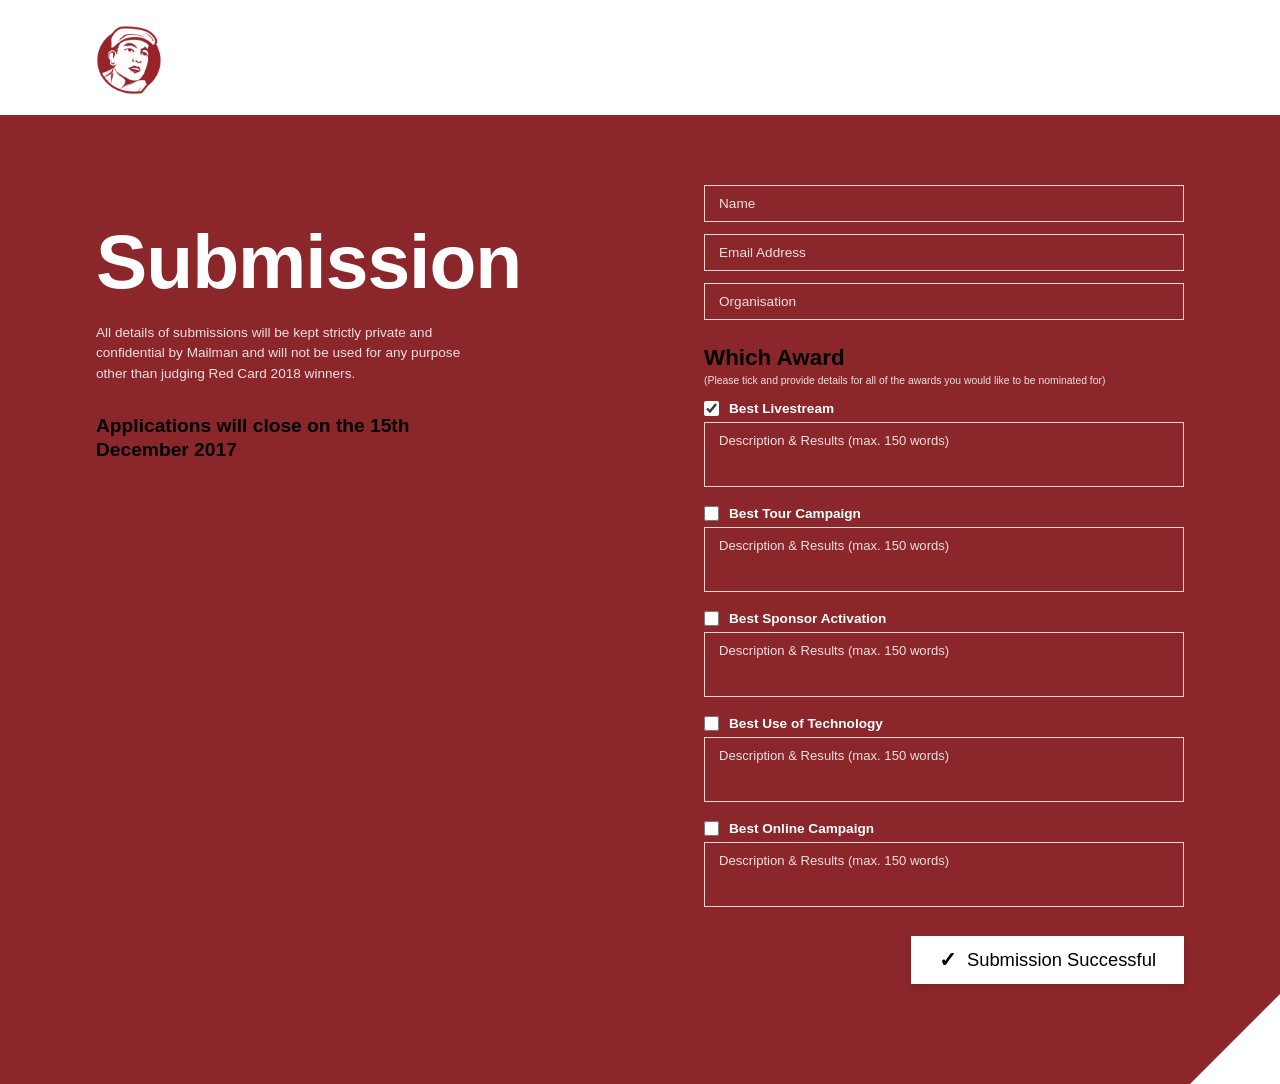
==== submission.html @ ba0b79e1 "Update submission.html" ====
<!DOCTYPE html>
<html lang="en">
<head>
    <meta charset="UTF-8">
    <meta name="viewport" content="width=device-width, initial-scale=1.0">
    <title>Submission - Red Card 2018</title>
    <style>
        * {
            margin: 0;
            padding: 0;
            box-sizing: border-box;
            font-family: 'Helvetica Neue', Helvetica, Arial, sans-serif;
        }

        body {
            background-color: #ffffff;
            color: #333;
            min-height: 100vh;
        }

        /* Top Bar for Logo */
        .top-brand-bar {
            padding: 25px 0 20px 0;
            background-color: #ffffff;
            width: 85%;
            max-width: 1100px;
            margin: 0 auto;
        }

        .brand-logo {
            height: 70px;
            width: auto;
            display: block;
            object-fit: contain;
        }

        /* Red Container with Corner Cut */
        .submission-container {
            background-color: #8B262A;
            color: #ffffff;
            padding: 70px 0 100px 0;
            width: 100%;
            position: relative;
            /* Bottom-right angled cut */
            clip-path: polygon(0 0, 100% 0, 100% calc(100% - 90px), calc(100% - 90px) 100%, 0 100%);
        }

        .site-container {
            max-width: 1100px;
            width: 85%;
            margin: 0 auto;
        }

        .split-layout-row {
            display: flex;
            flex-direction: row;
            justify-content: space-between;
            align-items: flex-start;
            gap: 60px;
        }

        /* Left Column */
        .left-content-cell {
            flex: 1;
            color: #ffffff;
            margin-top: 40px;
            text-align: left;
        }

        .left-content-cell h1 {
            font-size: 4.8rem;
            font-weight: 900;
            letter-spacing: -1px;
            margin-bottom: 25px;
            line-height: 0.95;
            color: #ffffff;
        }

        .left-content-cell p {
            font-size: 0.85rem;
            line-height: 1.5;
            margin-bottom: 30px;
            font-weight: 300;
            color: rgba(255, 255, 255, 0.85);
            max-width: 380px;
        }

        .left-content-cell .deadline-text {
            font-size: 1.2rem;
            font-weight: 900;
            color: #000000;
            max-width: 330px;
            line-height: 1.25;
        }

        /* Right Column (Form) */
        .right-form-cell {
            flex: 1.1;
            width: 100%;
            max-width: 480px;
        }

        .form-group {
            margin-bottom: 12px;
            width: 100%;
        }

        .input-field {
            width: 100%;
            background-color: transparent;
            border: 1px solid rgba(255, 255, 255, 0.8);
            padding: 10px 14px;
            color: #ffffff;
            font-size: 0.85rem;
            outline: none;
        }

        .input-field::placeholder {
            color: rgba(255, 255, 255, 0.85);
        }

        .award-heading {
            font-size: 1.4rem;
            font-weight: 900;
            color: #000000;
            margin-top: 25px;
            margin-bottom: 4px;
        }

        .award-subtext {
            font-size: 0.65rem;
            color: rgba(255, 255, 255, 0.85);
            margin-bottom: 15px;
            font-weight: 400;
        }

        .checkbox-container {
            display: flex;
            align-items: center;
            margin-top: 15px;
            margin-bottom: 6px;
            font-size: 0.85rem;
            font-weight: 700;
            color: #ffffff;
            cursor: pointer;
        }

        .checkbox-container input {
            margin-right: 10px;
            width: 15px;
            height: 15px;
            accent-color: #ffffff;
        }

        .textarea-field {
            width: 100%;
            height: 65px;
            background-color: transparent;
            border: 1px solid rgba(255, 255, 255, 0.8);
            padding: 10px 14px;
            color: #ffffff;
            font-size: 0.82rem;
            resize: none;
            outline: none;
        }

        .textarea-field::placeholder {
            color: rgba(255, 255, 255, 0.85);
        }

        .submit-btn-wrapper {
            display: flex;
            justify-content: flex-end;
            margin-top: 25px;
            width: 100%;
        }

        .submit-status-bar {
            background-color: #ffffff;
            color: #000000;
            padding: 12px 28px;
            font-size: 1.15rem;
            font-weight: 500;
            border: none;
            display: inline-flex;
            align-items: center;
            gap: 10px;
            box-shadow: 0 4px 6px rgba(0,0,0,0.1);
        }

        .submit-status-bar span {
            font-weight: bold;
            font-size: 1.3rem;
        }

        /* Responsive Fix */
        @media (max-width: 768px) {
            .split-layout-row {
                flex-direction: column;
                gap: 30px;
            }
            .left-content-cell h1 {
                font-size: 3.2rem;
            }
            .submit-btn-wrapper {
                justify-content: center;
            }
        }
    </style>
</head>
<body>

    <!-- Logo Bar -->
    <div class="top-brand-bar">
        <img src="Images/logo.png" alt="Logo" class="brand-logo">
    </div>

    <!-- Red Section -->
    <div class="submission-container">
        <div class="split-layout-row site-container">
            
            <!-- Left Info -->
            <div class="left-content-cell">
                <h1>Submission</h1>
                <p>All details of submissions will be kept strictly private and confidential by Mailman and will not be used for any purpose other than judging Red Card 2018 winners.</p>
                <p class="deadline-text">Applications will close on the 15th December 2017</p>
            </div>

            <!-- Right Form -->
            <form class="right-form-cell">
                <div class="form-group">
                    <input type="text" class="input-field" placeholder="Name">
                </div>
                <div class="form-group">
                    <input type="email" class="input-field" placeholder="Email Address">
                </div>
                <div class="form-group">
                    <input type="text" class="input-field" placeholder="Organisation">
                </div>

                <h3 class="award-heading">Which Award</h3>
                <p class="award-subtext">(Please tick and provide details for all of the awards you would like to be nominated for)</p>

                <!-- Award 1 -->
                <label class="checkbox-container">
                    <input type="checkbox" checked> Best Livestream
                </label>
                <div class="form-group">
                    <textarea class="textarea-field" placeholder="Description & Results (max. 150 words)"></textarea>
                </div>

                <!-- Award 2 -->
                <label class="checkbox-container">
                    <input type="checkbox"> Best Tour Campaign
                </label>
                <div class="form-group">
                    <textarea class="textarea-field" placeholder="Description & Results (max. 150 words)"></textarea>
                </div>

                <!-- Award 3 -->
                <label class="checkbox-container">
                    <input type="checkbox"> Best Sponsor Activation
                </label>
                <div class="form-group">
                    <textarea class="textarea-field" placeholder="Description & Results (max. 150 words)"></textarea>
                </div>

                <!-- Award 4 -->
                <label class="checkbox-container">
                    <input type="checkbox"> Best Use of Technology
                </label>
                <div class="form-group">
                    <textarea class="textarea-field" placeholder="Description & Results (max. 150 words)"></textarea>
                </div>

                <!-- Award 5 -->
                <label class="checkbox-container">
                    <input type="checkbox"> Best Online Campaign
                </label>
                <div class="form-group">
                    <textarea class="textarea-field" placeholder="Description & Results (max. 150 words)"></textarea>
                </div>

                <!-- Success Button -->
                <div class="submit-btn-wrapper">
                    <button type="button" class="submit-status-bar">
                        <span>&#10003;</span> Submission Successful
                    </button>
                </div>
            </form>

        </div>
    </div>

</body>
</html>
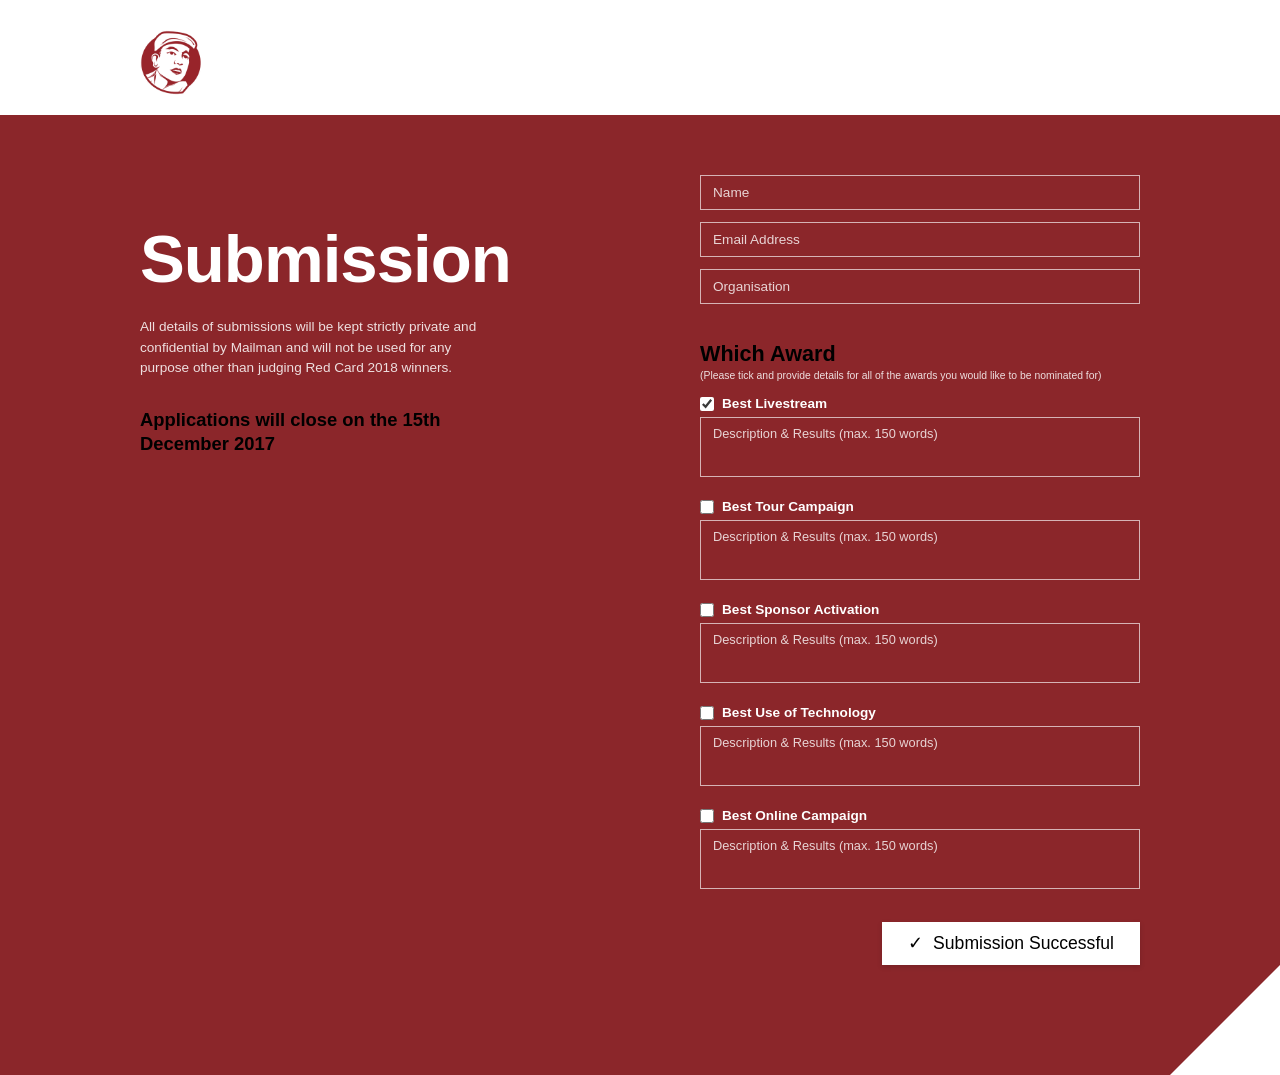
==== commit 0f956202: "Update submission.html" ====
--- a/submission.html
+++ b/submission.html
@@ -3,206 +3,186 @@
 <head>
     <meta charset="UTF-8">
     <meta name="viewport" content="width=device-width, initial-scale=1.0">
-    <title>Submission - Red Card 2018</title>
+    <title>Submission - Red Card</title>
     <style>
         * {
             margin: 0;
             padding: 0;
             box-sizing: border-box;
-            font-family: 'Helvetica Neue', Helvetica, Arial, sans-serif;
+            font-family: Arial, Helvetica, sans-serif;
         }
 
         body {
             background-color: #ffffff;
-            color: #333;
+            color: #ffffff;
             min-height: 100vh;
         }
 
-        /* Top Bar for Logo */
-        .top-brand-bar {
-            padding: 25px 0 20px 0;
+        /* Fixed Container width to align Logo with Red Box Content */
+        .wrapper {
+            max-width: 1000px;
+            width: 90%;
+            margin: 0 auto;
+        }
+
+        /* Top Bar with Logo */
+        .header-logo-bar {
+            padding: 30px 0 20px 0;
             background-color: #ffffff;
-            width: 85%;
-            max-width: 1100px;
-            margin: 0 auto;
-        }
-
-        .brand-logo {
-            height: 70px;
+        }
+
+        .header-logo-bar img {
+            height: 65px;
             width: auto;
             display: block;
-            object-fit: contain;
-        }
-
-        /* Red Container with Corner Cut */
-        .submission-container {
+        }
+
+        /* Red Section with Bottom-Right Diagonal Cut */
+        .red-section {
             background-color: #8B262A;
-            color: #ffffff;
-            padding: 70px 0 100px 0;
+            padding: 60px 0 110px 0;
             width: 100%;
-            position: relative;
-            /* Bottom-right angled cut */
-            clip-path: polygon(0 0, 100% 0, 100% calc(100% - 90px), calc(100% - 90px) 100%, 0 100%);
-        }
-
-        .site-container {
-            max-width: 1100px;
-            width: 85%;
-            margin: 0 auto;
-        }
-
-        .split-layout-row {
+            clip-path: polygon(0 0, 100% 0, 100% calc(100% - 110px), calc(100% - 110px) 100%, 0 100%);
+        }
+
+        .content-grid {
             display: flex;
-            flex-direction: row;
             justify-content: space-between;
             align-items: flex-start;
-            gap: 60px;
-        }
-
-        /* Left Column */
-        .left-content-cell {
+            gap: 40px;
+        }
+
+        /* Left Side Text Block */
+        .left-col {
             flex: 1;
-            color: #ffffff;
-            margin-top: 40px;
-            text-align: left;
-        }
-
-        .left-content-cell h1 {
-            font-size: 4.8rem;
+            padding-top: 50px;
+        }
+
+        .left-col h1 {
+            font-size: 4.2rem;
             font-weight: 900;
+            margin-bottom: 25px;
+            line-height: 1;
             letter-spacing: -1px;
-            margin-bottom: 25px;
-            line-height: 0.95;
-            color: #ffffff;
-        }
-
-        .left-content-cell p {
+            color: #ffffff;
+        }
+
+        .left-col p {
             font-size: 0.85rem;
             line-height: 1.5;
+            color: rgba(255, 255, 255, 0.85);
+            max-width: 360px;
             margin-bottom: 30px;
-            font-weight: 300;
-            color: rgba(255, 255, 255, 0.85);
-            max-width: 380px;
-        }
-
-        .left-content-cell .deadline-text {
-            font-size: 1.2rem;
+        }
+
+        .left-col .deadline {
+            font-size: 1.15rem;
             font-weight: 900;
             color: #000000;
+            line-height: 1.3;
             max-width: 330px;
-            line-height: 1.25;
-        }
-
-        /* Right Column (Form) */
-        .right-form-cell {
-            flex: 1.1;
+        }
+
+        /* Right Side Form */
+        .right-col {
+            flex: 1;
+            max-width: 440px;
+        }
+
+        .input-box {
             width: 100%;
-            max-width: 480px;
-        }
-
-        .form-group {
+            background: transparent;
+            border: 1px solid rgba(255, 255, 255, 0.65);
+            padding: 9px 12px;
+            color: #ffffff;
+            font-size: 0.85rem;
             margin-bottom: 12px;
-            width: 100%;
-        }
-
-        .input-field {
-            width: 100%;
-            background-color: transparent;
-            border: 1px solid rgba(255, 255, 255, 0.8);
-            padding: 10px 14px;
-            color: #ffffff;
-            font-size: 0.85rem;
             outline: none;
         }
 
-        .input-field::placeholder {
-            color: rgba(255, 255, 255, 0.85);
-        }
-
-        .award-heading {
-            font-size: 1.4rem;
+        .input-box::placeholder {
+            color: rgba(255, 255, 255, 0.8);
+        }
+
+        .award-title {
+            font-size: 1.35rem;
             font-weight: 900;
             color: #000000;
             margin-top: 25px;
-            margin-bottom: 4px;
-        }
-
-        .award-subtext {
+            margin-bottom: 3px;
+        }
+
+        .award-sub {
             font-size: 0.65rem;
             color: rgba(255, 255, 255, 0.85);
             margin-bottom: 15px;
-            font-weight: 400;
-        }
-
-        .checkbox-container {
+        }
+
+        .check-item {
             display: flex;
             align-items: center;
-            margin-top: 15px;
+            margin-top: 14px;
             margin-bottom: 6px;
             font-size: 0.85rem;
             font-weight: 700;
-            color: #ffffff;
             cursor: pointer;
         }
 
-        .checkbox-container input {
-            margin-right: 10px;
-            width: 15px;
-            height: 15px;
+        .check-item input {
+            margin-right: 8px;
+            width: 14px;
+            height: 14px;
             accent-color: #ffffff;
         }
 
-        .textarea-field {
+        .textarea-box {
             width: 100%;
-            height: 65px;
-            background-color: transparent;
-            border: 1px solid rgba(255, 255, 255, 0.8);
-            padding: 10px 14px;
-            color: #ffffff;
-            font-size: 0.82rem;
+            height: 60px;
+            background: transparent;
+            border: 1px solid rgba(255, 255, 255, 0.65);
+            padding: 8px 12px;
+            color: #ffffff;
+            font-size: 0.8rem;
             resize: none;
             outline: none;
-        }
-
-        .textarea-field::placeholder {
-            color: rgba(255, 255, 255, 0.85);
-        }
-
-        .submit-btn-wrapper {
+            margin-bottom: 4px;
+        }
+
+        .textarea-box::placeholder {
+            color: rgba(255, 255, 255, 0.8);
+        }
+
+        /* Submit Button */
+        .btn-holder {
             display: flex;
             justify-content: flex-end;
             margin-top: 25px;
-            width: 100%;
-        }
-
-        .submit-status-bar {
+        }
+
+        .success-btn {
             background-color: #ffffff;
             color: #000000;
-            padding: 12px 28px;
-            font-size: 1.15rem;
+            padding: 11px 26px;
+            font-size: 1.1rem;
             font-weight: 500;
             border: none;
             display: inline-flex;
             align-items: center;
             gap: 10px;
-            box-shadow: 0 4px 6px rgba(0,0,0,0.1);
-        }
-
-        .submit-status-bar span {
-            font-weight: bold;
-            font-size: 1.3rem;
-        }
-
-        /* Responsive Fix */
+            box-shadow: 0 2px 5px rgba(0,0,0,0.15);
+        }
+
         @media (max-width: 768px) {
-            .split-layout-row {
+            .content-grid {
                 flex-direction: column;
-                gap: 30px;
-            }
-            .left-content-cell h1 {
+            }
+            .left-col {
+                padding-top: 0;
+            }
+            .left-col h1 {
                 font-size: 3.2rem;
             }
-            .submit-btn-wrapper {
+            .btn-holder {
                 justify-content: center;
             }
         }
@@ -210,80 +190,50 @@
 </head>
 <body>
 
-    <!-- Logo Bar -->
-    <div class="top-brand-bar">
-        <img src="Images/logo.png" alt="Logo" class="brand-logo">
+    <!-- Logo Section -->
+    <div class="header-logo-bar">
+        <div class="wrapper">
+            <img src="Images/logo.png" alt="Logo">
+        </div>
     </div>
 
-    <!-- Red Section -->
-    <div class="submission-container">
-        <div class="split-layout-row site-container">
+    <!-- Main Red Container -->
+    <div class="red-section">
+        <div class="wrapper content-grid">
             
             <!-- Left Info -->
-            <div class="left-content-cell">
+            <div class="left-col">
                 <h1>Submission</h1>
                 <p>All details of submissions will be kept strictly private and confidential by Mailman and will not be used for any purpose other than judging Red Card 2018 winners.</p>
-                <p class="deadline-text">Applications will close on the 15th December 2017</p>
+                <div class="deadline">Applications will close on the 15th December 2017</div>
             </div>
 
             <!-- Right Form -->
-            <form class="right-form-cell">
-                <div class="form-group">
-                    <input type="text" class="input-field" placeholder="Name">
-                </div>
-                <div class="form-group">
-                    <input type="email" class="input-field" placeholder="Email Address">
-                </div>
-                <div class="form-group">
-                    <input type="text" class="input-field" placeholder="Organisation">
-                </div>
-
-                <h3 class="award-heading">Which Award</h3>
-                <p class="award-subtext">(Please tick and provide details for all of the awards you would like to be nominated for)</p>
-
-                <!-- Award 1 -->
-                <label class="checkbox-container">
-                    <input type="checkbox" checked> Best Livestream
-                </label>
-                <div class="form-group">
-                    <textarea class="textarea-field" placeholder="Description & Results (max. 150 words)"></textarea>
-                </div>
-
-                <!-- Award 2 -->
-                <label class="checkbox-container">
-                    <input type="checkbox"> Best Tour Campaign
-                </label>
-                <div class="form-group">
-                    <textarea class="textarea-field" placeholder="Description & Results (max. 150 words)"></textarea>
-                </div>
-
-                <!-- Award 3 -->
-                <label class="checkbox-container">
-                    <input type="checkbox"> Best Sponsor Activation
-                </label>
-                <div class="form-group">
-                    <textarea class="textarea-field" placeholder="Description & Results (max. 150 words)"></textarea>
-                </div>
-
-                <!-- Award 4 -->
-                <label class="checkbox-container">
-                    <input type="checkbox"> Best Use of Technology
-                </label>
-                <div class="form-group">
-                    <textarea class="textarea-field" placeholder="Description & Results (max. 150 words)"></textarea>
-                </div>
-
-                <!-- Award 5 -->
-                <label class="checkbox-container">
-                    <input type="checkbox"> Best Online Campaign
-                </label>
-                <div class="form-group">
-                    <textarea class="textarea-field" placeholder="Description & Results (max. 150 words)"></textarea>
-                </div>
-
-                <!-- Success Button -->
-                <div class="submit-btn-wrapper">
-                    <button type="button" class="submit-status-bar">
+            <form class="right-col">
+                <input type="text" class="input-box" placeholder="Name">
+                <input type="email" class="input-box" placeholder="Email Address">
+                <input type="text" class="input-box" placeholder="Organisation">
+
+                <div class="award-title">Which Award</div>
+                <div class="award-sub">(Please tick and provide details for all of the awards you would like to be nominated for)</div>
+
+                <label class="check-item"><input type="checkbox" checked> Best Livestream</label>
+                <textarea class="textarea-box" placeholder="Description & Results (max. 150 words)"></textarea>
+
+                <label class="check-item"><input type="checkbox"> Best Tour Campaign</label>
+                <textarea class="textarea-box" placeholder="Description & Results (max. 150 words)"></textarea>
+
+                <label class="check-item"><input type="checkbox"> Best Sponsor Activation</label>
+                <textarea class="textarea-box" placeholder="Description & Results (max. 150 words)"></textarea>
+
+                <label class="check-item"><input type="checkbox"> Best Use of Technology</label>
+                <textarea class="textarea-box" placeholder="Description & Results (max. 150 words)"></textarea>
+
+                <label class="check-item"><input type="checkbox"> Best Online Campaign</label>
+                <textarea class="textarea-box" placeholder="Description & Results (max. 150 words)"></textarea>
+
+                <div class="btn-holder">
+                    <button type="button" class="success-btn">
                         <span>&#10003;</span> Submission Successful
                     </button>
                 </div>
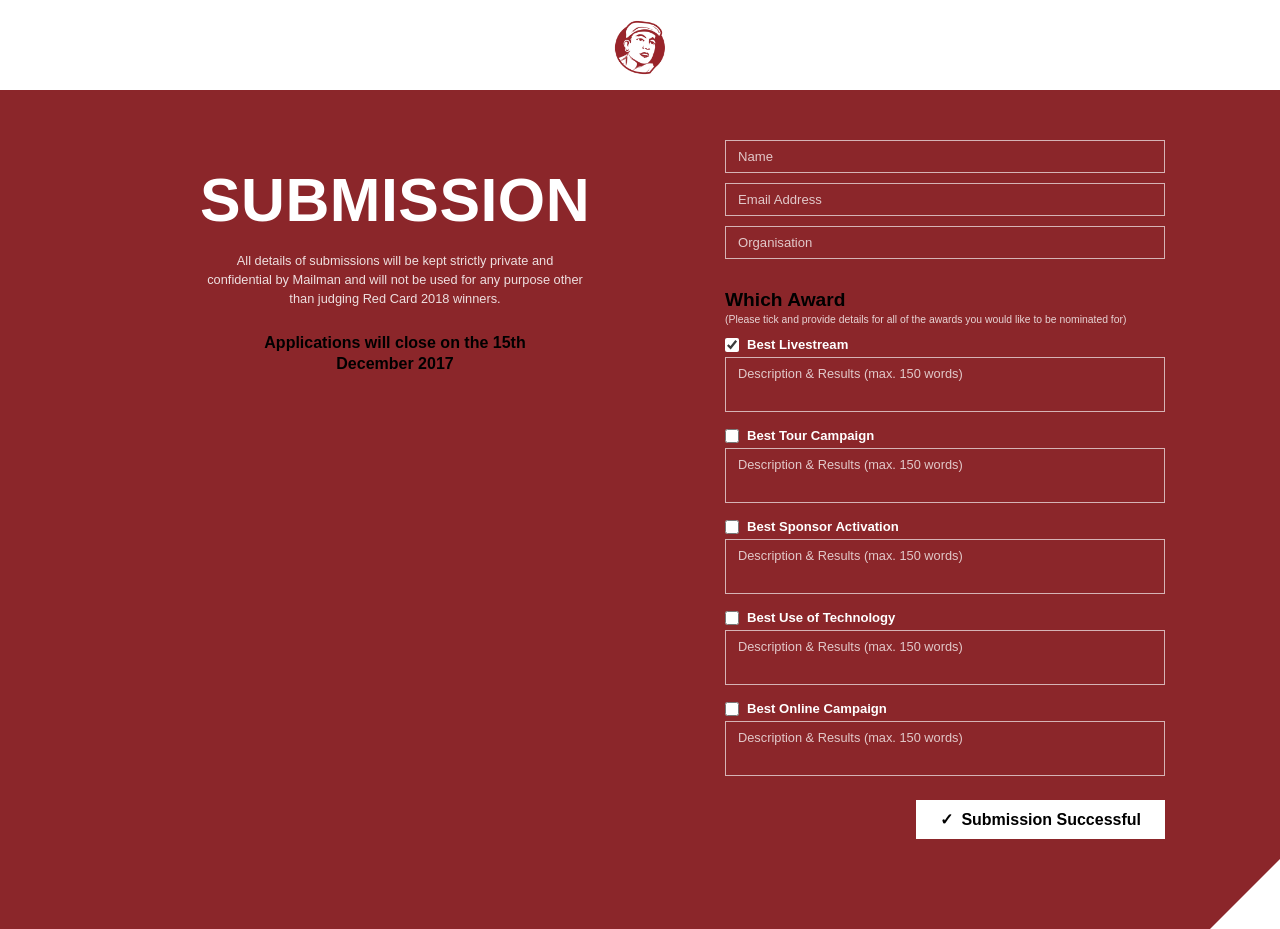
==== commit b77f656d: "Update submission.html" ====
--- a/submission.html
+++ b/submission.html
@@ -9,7 +9,7 @@
             margin: 0;
             padding: 0;
             box-sizing: border-box;
-            font-family: Arial, Helvetica, sans-serif;
+            font-family: 'Helvetica Neue', Helvetica, Arial, sans-serif;
         }
 
         body {
@@ -18,72 +18,80 @@
             min-height: 100vh;
         }
 
-        /* Fixed Container width to align Logo with Red Box Content */
-        .wrapper {
-            max-width: 1000px;
-            width: 90%;
-            margin: 0 auto;
-        }
-
-        /* Top Bar with Logo */
+        /* Top Bar with Center Logo */
         .header-logo-bar {
-            padding: 30px 0 20px 0;
+            padding: 20px 0 15px 0;
             background-color: #ffffff;
+            display: flex;
+            justify-content: center; /* Center aligned logo */
+            align-items: center;
         }
 
         .header-logo-bar img {
-            height: 65px;
+            height: 55px;
             width: auto;
             display: block;
         }
 
-        /* Red Section with Bottom-Right Diagonal Cut */
+        /* Red Main Container */
         .red-section {
             background-color: #8B262A;
-            padding: 60px 0 110px 0;
+            padding: 50px 0 90px 0;
             width: 100%;
-            clip-path: polygon(0 0, 100% 0, 100% calc(100% - 110px), calc(100% - 110px) 100%, 0 100%);
+            /* Bottom-right angled cut */
+            clip-path: polygon(0 0, 100% 0, 100% calc(100% - 70px), calc(100% - 70px) 100%, 0 100%);
+        }
+
+        .wrapper {
+            max-width: 1050px;
+            width: 88%;
+            margin: 0 auto;
         }
 
         .content-grid {
             display: flex;
             justify-content: space-between;
             align-items: flex-start;
-            gap: 40px;
-        }
-
-        /* Left Side Text Block */
+            gap: 50px;
+        }
+
+        /* Left Side Text Block (Center Aligned as requested by Sir) */
         .left-col {
             flex: 1;
-            padding-top: 50px;
+            padding-top: 30px;
+            text-align: center; /* Text center mein karne ke liye */
+            display: flex;
+            flex-direction: column;
+            align-items: center;
         }
 
         .left-col h1 {
-            font-size: 4.2rem;
+            font-size: 3.8rem;
             font-weight: 900;
-            margin-bottom: 25px;
+            margin-bottom: 20px;
             line-height: 1;
-            letter-spacing: -1px;
-            color: #ffffff;
+            letter-spacing: 0.5px;
+            color: #ffffff;
+            text-transform: uppercase;
         }
 
         .left-col p {
-            font-size: 0.85rem;
+            font-size: 0.8rem;
             line-height: 1.5;
             color: rgba(255, 255, 255, 0.85);
-            max-width: 360px;
-            margin-bottom: 30px;
+            max-width: 380px;
+            margin-bottom: 25px;
         }
 
         .left-col .deadline {
-            font-size: 1.15rem;
+            font-size: 1rem;
             font-weight: 900;
             color: #000000;
             line-height: 1.3;
-            max-width: 330px;
-        }
-
-        /* Right Side Form */
+            max-width: 320px;
+        }
+
+        /* Right Side Form Block */
         .right-col {
             flex: 1;
             max-width: 440px;
@@ -93,37 +101,37 @@
             width: 100%;
             background: transparent;
             border: 1px solid rgba(255, 255, 255, 0.65);
-            padding: 9px 12px;
-            color: #ffffff;
-            font-size: 0.85rem;
-            margin-bottom: 12px;
+            padding: 8px 12px;
+            color: #ffffff;
+            font-size: 0.82rem;
+            margin-bottom: 10px;
             outline: none;
         }
 
         .input-box::placeholder {
-            color: rgba(255, 255, 255, 0.8);
+            color: rgba(255, 255, 255, 0.75);
         }
 
         .award-title {
-            font-size: 1.35rem;
+            font-size: 1.2rem;
             font-weight: 900;
             color: #000000;
-            margin-top: 25px;
+            margin-top: 20px;
             margin-bottom: 3px;
         }
 
         .award-sub {
             font-size: 0.65rem;
-            color: rgba(255, 255, 255, 0.85);
-            margin-bottom: 15px;
+            color: rgba(255, 255, 255, 0.8);
+            margin-bottom: 12px;
         }
 
         .check-item {
             display: flex;
             align-items: center;
-            margin-top: 14px;
-            margin-bottom: 6px;
-            font-size: 0.85rem;
+            margin-top: 12px;
+            margin-bottom: 5px;
+            font-size: 0.82rem;
             font-weight: 700;
             cursor: pointer;
         }
@@ -137,7 +145,7 @@
 
         .textarea-box {
             width: 100%;
-            height: 60px;
+            height: 55px;
             background: transparent;
             border: 1px solid rgba(255, 255, 255, 0.65);
             padding: 8px 12px;
@@ -145,43 +153,40 @@
             font-size: 0.8rem;
             resize: none;
             outline: none;
-            margin-bottom: 4px;
         }
 
         .textarea-box::placeholder {
-            color: rgba(255, 255, 255, 0.8);
+            color: rgba(255, 255, 255, 0.75);
         }
 
         /* Submit Button */
         .btn-holder {
             display: flex;
             justify-content: flex-end;
-            margin-top: 25px;
+            margin-top: 20px;
         }
 
         .success-btn {
             background-color: #ffffff;
             color: #000000;
-            padding: 11px 26px;
-            font-size: 1.1rem;
-            font-weight: 500;
+            padding: 10px 24px;
+            font-size: 1rem;
+            font-weight: 600;
             border: none;
+            cursor: pointer;
             display: inline-flex;
             align-items: center;
-            gap: 10px;
-            box-shadow: 0 2px 5px rgba(0,0,0,0.15);
+            gap: 8px;
         }
 
         @media (max-width: 768px) {
             .content-grid {
                 flex-direction: column;
+                align-items: center;
             }
             .left-col {
                 padding-top: 0;
             }
-            .left-col h1 {
-                font-size: 3.2rem;
-            }
             .btn-holder {
                 justify-content: center;
             }
@@ -190,20 +195,18 @@
 </head>
 <body>
 
-    <!-- Logo Section -->
+    <!-- Logo Section (Centered) -->
     <div class="header-logo-bar">
-        <div class="wrapper">
-            <img src="Images/logo.png" alt="Logo">
-        </div>
+        <img src="Images/logo.png" alt="Logo">
     </div>
 
     <!-- Main Red Container -->
     <div class="red-section">
         <div class="wrapper content-grid">
             
-            <!-- Left Info -->
+            <!-- Left Info (Centered Text) -->
             <div class="left-col">
-                <h1>Submission</h1>
+                <h1>SUBMISSION</h1>
                 <p>All details of submissions will be kept strictly private and confidential by Mailman and will not be used for any purpose other than judging Red Card 2018 winners.</p>
                 <div class="deadline">Applications will close on the 15th December 2017</div>
             </div>
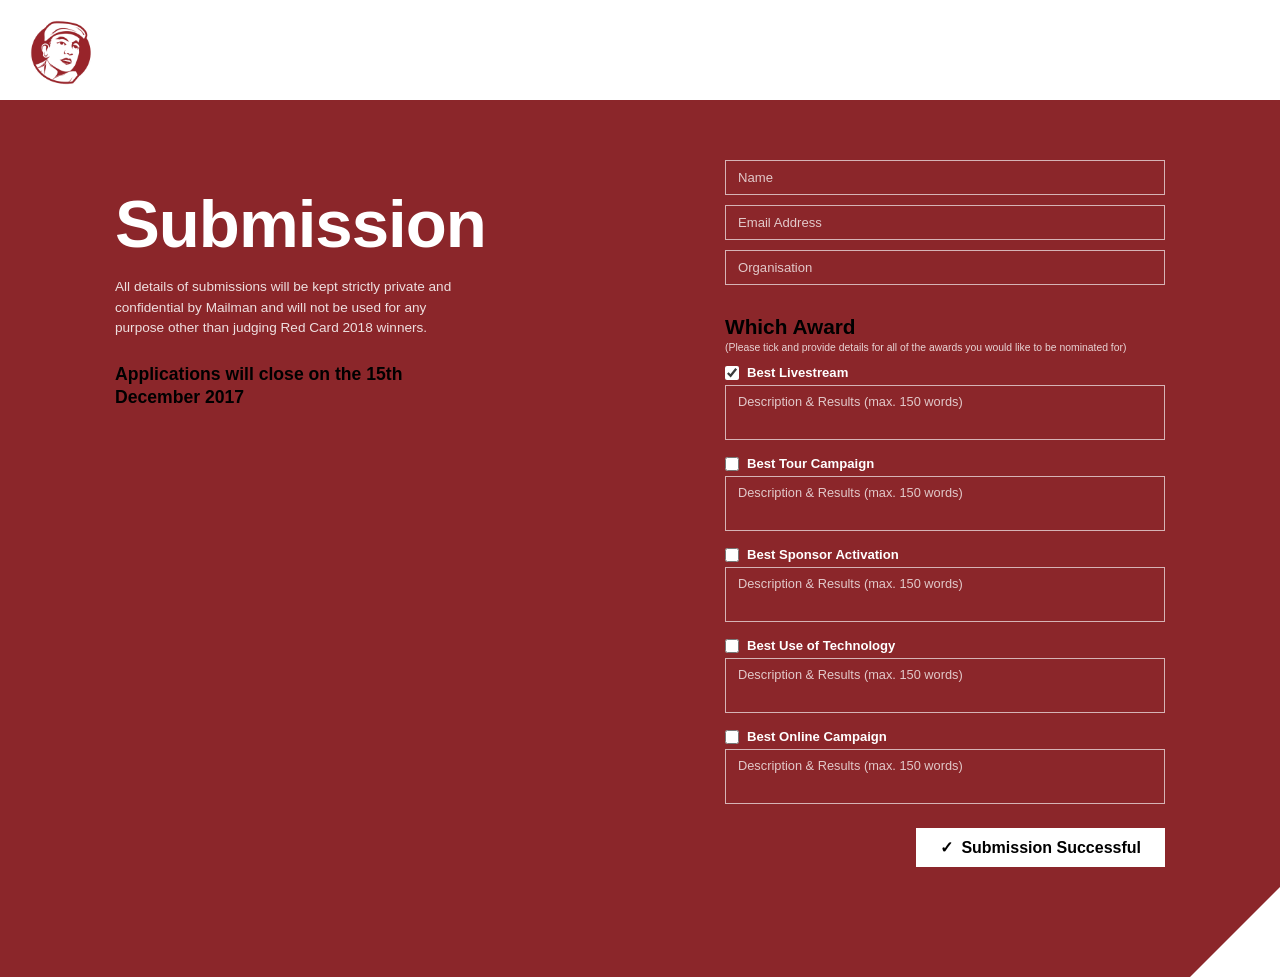
==== commit 33e4213f: "Update submission.html" ====
--- a/submission.html
+++ b/submission.html
@@ -18,28 +18,27 @@
             min-height: 100vh;
         }
 
-        /* Top Bar with Center Logo */
+        /* Top Bar: Logo exact top-left corner par set karne ke liye */
         .header-logo-bar {
-            padding: 20px 0 15px 0;
+            padding: 20px 0 15px 30px; /* Corner alignment */
             background-color: #ffffff;
-            display: flex;
-            justify-content: center; /* Center aligned logo */
-            align-items: center;
+            width: 100%;
+            display: block;
         }
 
         .header-logo-bar img {
-            height: 55px;
+            height: 65px;
             width: auto;
             display: block;
         }
 
-        /* Red Main Container */
+        /* Red Section */
         .red-section {
             background-color: #8B262A;
-            padding: 50px 0 90px 0;
+            padding: 60px 0 110px 0;
             width: 100%;
             /* Bottom-right angled cut */
-            clip-path: polygon(0 0, 100% 0, 100% calc(100% - 70px), calc(100% - 70px) 100%, 0 100%);
+            clip-path: polygon(0 0, 100% 0, 100% calc(100% - 90px), calc(100% - 90px) 100%, 0 100%);
         }
 
         .wrapper {
@@ -55,43 +54,38 @@
             gap: 50px;
         }
 
-        /* Left Side Text Block (Center Aligned as requested by Sir) */
+        /* Left Side Text Block */
         .left-col {
             flex: 1;
             padding-top: 30px;
-            text-align: center; /* Text center mein karne ke liye */
-            display: flex;
-            flex-direction: column;
-            align-items: center;
         }
 
         .left-col h1 {
-            font-size: 3.8rem;
+            font-size: 4.2rem;
             font-weight: 900;
             margin-bottom: 20px;
             line-height: 1;
-            letter-spacing: 0.5px;
-            color: #ffffff;
-            text-transform: uppercase;
+            letter-spacing: -1px;
+            color: #ffffff;
         }
 
         .left-col p {
-            font-size: 0.8rem;
+            font-size: 0.85rem;
             line-height: 1.5;
             color: rgba(255, 255, 255, 0.85);
-            max-width: 380px;
+            max-width: 360px;
             margin-bottom: 25px;
         }
 
         .left-col .deadline {
-            font-size: 1rem;
+            font-size: 1.1rem;
             font-weight: 900;
             color: #000000;
             line-height: 1.3;
             max-width: 320px;
         }
 
-        /* Right Side Form Block */
+        /* Right Side Form */
         .right-col {
             flex: 1;
             max-width: 440px;
@@ -101,7 +95,7 @@
             width: 100%;
             background: transparent;
             border: 1px solid rgba(255, 255, 255, 0.65);
-            padding: 8px 12px;
+            padding: 9px 12px;
             color: #ffffff;
             font-size: 0.82rem;
             margin-bottom: 10px;
@@ -113,7 +107,7 @@
         }
 
         .award-title {
-            font-size: 1.2rem;
+            font-size: 1.3rem;
             font-weight: 900;
             color: #000000;
             margin-top: 20px;
@@ -173,19 +167,18 @@
             font-size: 1rem;
             font-weight: 600;
             border: none;
-            cursor: pointer;
             display: inline-flex;
             align-items: center;
             gap: 8px;
+            cursor: pointer;
         }
 
         @media (max-width: 768px) {
             .content-grid {
                 flex-direction: column;
-                align-items: center;
             }
-            .left-col {
-                padding-top: 0;
+            .header-logo-bar {
+                padding-left: 20px;
             }
             .btn-holder {
                 justify-content: center;
@@ -195,23 +188,23 @@
 </head>
 <body>
 
-    <!-- Logo Section (Centered) -->
+    <!-- Top Corner Logo -->
     <div class="header-logo-bar">
         <img src="Images/logo.png" alt="Logo">
     </div>
 
-    <!-- Main Red Container -->
+    <!-- Main Section -->
     <div class="red-section">
         <div class="wrapper content-grid">
             
-            <!-- Left Info (Centered Text) -->
+            <!-- Left Info Block -->
             <div class="left-col">
-                <h1>SUBMISSION</h1>
+                <h1>Submission</h1>
                 <p>All details of submissions will be kept strictly private and confidential by Mailman and will not be used for any purpose other than judging Red Card 2018 winners.</p>
                 <div class="deadline">Applications will close on the 15th December 2017</div>
             </div>
 
-            <!-- Right Form -->
+            <!-- Right Form Block -->
             <form class="right-col">
                 <input type="text" class="input-box" placeholder="Name">
                 <input type="email" class="input-box" placeholder="Email Address">
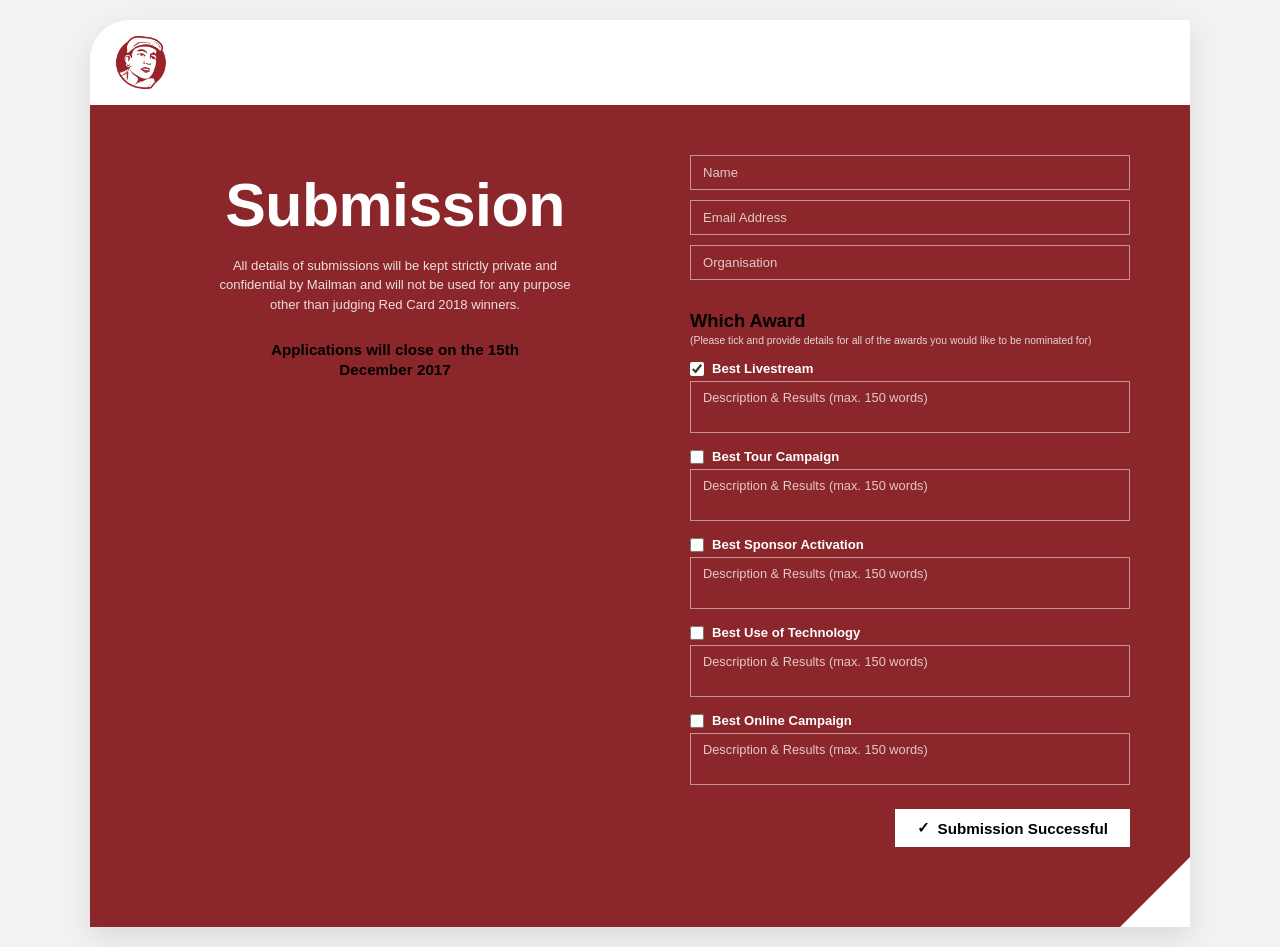
==== commit b4d0d3a2: "Update submission.html" ====
--- a/submission.html
+++ b/submission.html
@@ -13,38 +13,46 @@
         }
 
         body {
+            background-color: #f2f2f2;
+            display: flex;
+            justify-content: center;
+            align-items: center;
+            min-height: 100vh;
+            padding: 20px;
+        }
+
+        /* Outer Box Container */
+        .card-container {
+            width: 100%;
+            max-width: 1100px;
             background-color: #ffffff;
-            color: #ffffff;
-            min-height: 100vh;
-        }
-
-        /* Top Bar: Logo exact top-left corner par set karne ke liye */
+            border-top-left-radius: 40px;
+            overflow: hidden;
+            box-shadow: 0 10px 30px rgba(0,0,0,0.1);
+        }
+
+        /* CHANGE 1: LOGO AT LEFT END */
         .header-logo-bar {
-            padding: 20px 0 15px 30px; /* Corner alignment */
+            padding: 15px 0 15px 25px; /* Left padding se logo extreme left end par aagaya */
             background-color: #ffffff;
-            width: 100%;
-            display: block;
+            display: flex;
+            justify-content: flex-start;
+            align-items: center;
+            width: 100%;
         }
 
         .header-logo-bar img {
-            height: 65px;
+            height: 55px;
             width: auto;
             display: block;
         }
 
-        /* Red Section */
+        /* Red Main Section */
         .red-section {
             background-color: #8B262A;
-            padding: 60px 0 110px 0;
-            width: 100%;
-            /* Bottom-right angled cut */
-            clip-path: polygon(0 0, 100% 0, 100% calc(100% - 90px), calc(100% - 90px) 100%, 0 100%);
-        }
-
-        .wrapper {
-            max-width: 1050px;
-            width: 88%;
-            margin: 0 auto;
+            padding: 50px 60px 80px 60px;
+            color: #ffffff;
+            clip-path: polygon(0 0, 100% 0, 100% calc(100% - 70px), calc(100% - 70px) 100%, 0 100%);
         }
 
         .content-grid {
@@ -54,38 +62,43 @@
             gap: 50px;
         }
 
-        /* Left Side Text Block */
+        /* CHANGE 2: SUBMISSION TEXT CENTERED */
         .left-col {
             flex: 1;
-            padding-top: 30px;
+            padding-top: 20px;
+            text-align: center; /* Left column ka sara text center align kar diya */
         }
 
         .left-col h1 {
-            font-size: 4.2rem;
+            font-size: 3.8rem;
             font-weight: 900;
             margin-bottom: 20px;
             line-height: 1;
-            letter-spacing: -1px;
-            color: #ffffff;
+            letter-spacing: -0.5px;
+            color: #ffffff;
+            text-align: center;
         }
 
         .left-col p {
-            font-size: 0.85rem;
+            font-size: 0.82rem;
             line-height: 1.5;
             color: rgba(255, 255, 255, 0.85);
-            max-width: 360px;
-            margin-bottom: 25px;
+            max-width: 380px;
+            margin: 0 auto 25px auto; /* Auto margin se paragraph center ho gaya */
+            text-align: center;
         }
 
         .left-col .deadline {
-            font-size: 1.1rem;
+            font-size: 0.95rem;
             font-weight: 900;
             color: #000000;
             line-height: 1.3;
-            max-width: 320px;
-        }
-
-        /* Right Side Form */
+            max-width: 300px;
+            margin: 0 auto; /* Center alignment */
+            text-align: center;
+        }
+
+        /* Right Side Form Section */
         .right-col {
             flex: 1;
             max-width: 440px;
@@ -94,7 +107,7 @@
         .input-box {
             width: 100%;
             background: transparent;
-            border: 1px solid rgba(255, 255, 255, 0.65);
+            border: 1px solid rgba(255, 255, 255, 0.5);
             padding: 9px 12px;
             color: #ffffff;
             font-size: 0.82rem;
@@ -107,7 +120,7 @@
         }
 
         .award-title {
-            font-size: 1.3rem;
+            font-size: 1.15rem;
             font-weight: 900;
             color: #000000;
             margin-top: 20px;
@@ -117,7 +130,7 @@
         .award-sub {
             font-size: 0.65rem;
             color: rgba(255, 255, 255, 0.8);
-            margin-bottom: 12px;
+            margin-bottom: 15px;
         }
 
         .check-item {
@@ -139,9 +152,9 @@
 
         .textarea-box {
             width: 100%;
-            height: 55px;
+            height: 52px;
             background: transparent;
-            border: 1px solid rgba(255, 255, 255, 0.65);
+            border: 1px solid rgba(255, 255, 255, 0.5);
             padding: 8px 12px;
             color: #ffffff;
             font-size: 0.8rem;
@@ -153,7 +166,6 @@
             color: rgba(255, 255, 255, 0.75);
         }
 
-        /* Submit Button */
         .btn-holder {
             display: flex;
             justify-content: flex-end;
@@ -163,9 +175,9 @@
         .success-btn {
             background-color: #ffffff;
             color: #000000;
-            padding: 10px 24px;
-            font-size: 1rem;
-            font-weight: 600;
+            padding: 10px 22px;
+            font-size: 0.95rem;
+            font-weight: 700;
             border: none;
             display: inline-flex;
             align-items: center;
@@ -173,68 +185,67 @@
             cursor: pointer;
         }
 
-        @media (max-width: 768px) {
+        @media (max-width: 800px) {
             .content-grid {
                 flex-direction: column;
             }
-            .header-logo-bar {
-                padding-left: 20px;
-            }
-            .btn-holder {
-                justify-content: center;
+            .red-section {
+                padding: 40px 25px;
             }
         }
     </style>
 </head>
 <body>
 
-    <!-- Top Corner Logo -->
-    <div class="header-logo-bar">
-        <img src="Images/logo.png" alt="Logo">
-    </div>
-
-    <!-- Main Section -->
-    <div class="red-section">
-        <div class="wrapper content-grid">
-            
-            <!-- Left Info Block -->
-            <div class="left-col">
-                <h1>Submission</h1>
-                <p>All details of submissions will be kept strictly private and confidential by Mailman and will not be used for any purpose other than judging Red Card 2018 winners.</p>
-                <div class="deadline">Applications will close on the 15th December 2017</div>
+    <div class="card-container">
+        <!-- LOGO AT LEFT END -->
+        <div class="header-logo-bar">
+            <img src="Images/logo.png" alt="Logo">
+        </div>
+
+        <!-- RED SECTION -->
+        <div class="red-section">
+            <div class="content-grid">
+                
+                <!-- SUBMISSION TEXT AREA (CENTERED) -->
+                <div class="left-col">
+                    <h1>Submission</h1>
+                    <p>All details of submissions will be kept strictly private and confidential by Mailman and will not be used for any purpose other than judging Red Card 2018 winners.</p>
+                    <div class="deadline">Applications will close on the 15th December 2017</div>
+                </div>
+
+                <!-- RIGHT FORM AREA -->
+                <form class="right-col">
+                    <input type="text" class="input-box" placeholder="Name">
+                    <input type="email" class="input-box" placeholder="Email Address">
+                    <input type="text" class="input-box" placeholder="Organisation">
+
+                    <div class="award-title">Which Award</div>
+                    <div class="award-sub">(Please tick and provide details for all of the awards you would like to be nominated for)</div>
+
+                    <label class="check-item"><input type="checkbox" checked> Best Livestream</label>
+                    <textarea class="textarea-box" placeholder="Description & Results (max. 150 words)"></textarea>
+
+                    <label class="check-item"><input type="checkbox"> Best Tour Campaign</label>
+                    <textarea class="textarea-box" placeholder="Description & Results (max. 150 words)"></textarea>
+
+                    <label class="check-item"><input type="checkbox"> Best Sponsor Activation</label>
+                    <textarea class="textarea-box" placeholder="Description & Results (max. 150 words)"></textarea>
+
+                    <label class="check-item"><input type="checkbox"> Best Use of Technology</label>
+                    <textarea class="textarea-box" placeholder="Description & Results (max. 150 words)"></textarea>
+
+                    <label class="check-item"><input type="checkbox"> Best Online Campaign</label>
+                    <textarea class="textarea-box" placeholder="Description & Results (max. 150 words)"></textarea>
+
+                    <div class="btn-holder">
+                        <button type="button" class="success-btn">
+                            <span>&#10003;</span> Submission Successful
+                        </button>
+                    </div>
+                </form>
+
             </div>
-
-            <!-- Right Form Block -->
-            <form class="right-col">
-                <input type="text" class="input-box" placeholder="Name">
-                <input type="email" class="input-box" placeholder="Email Address">
-                <input type="text" class="input-box" placeholder="Organisation">
-
-                <div class="award-title">Which Award</div>
-                <div class="award-sub">(Please tick and provide details for all of the awards you would like to be nominated for)</div>
-
-                <label class="check-item"><input type="checkbox" checked> Best Livestream</label>
-                <textarea class="textarea-box" placeholder="Description & Results (max. 150 words)"></textarea>
-
-                <label class="check-item"><input type="checkbox"> Best Tour Campaign</label>
-                <textarea class="textarea-box" placeholder="Description & Results (max. 150 words)"></textarea>
-
-                <label class="check-item"><input type="checkbox"> Best Sponsor Activation</label>
-                <textarea class="textarea-box" placeholder="Description & Results (max. 150 words)"></textarea>
-
-                <label class="check-item"><input type="checkbox"> Best Use of Technology</label>
-                <textarea class="textarea-box" placeholder="Description & Results (max. 150 words)"></textarea>
-
-                <label class="check-item"><input type="checkbox"> Best Online Campaign</label>
-                <textarea class="textarea-box" placeholder="Description & Results (max. 150 words)"></textarea>
-
-                <div class="btn-holder">
-                    <button type="button" class="success-btn">
-                        <span>&#10003;</span> Submission Successful
-                    </button>
-                </div>
-            </form>
-
         </div>
     </div>
 
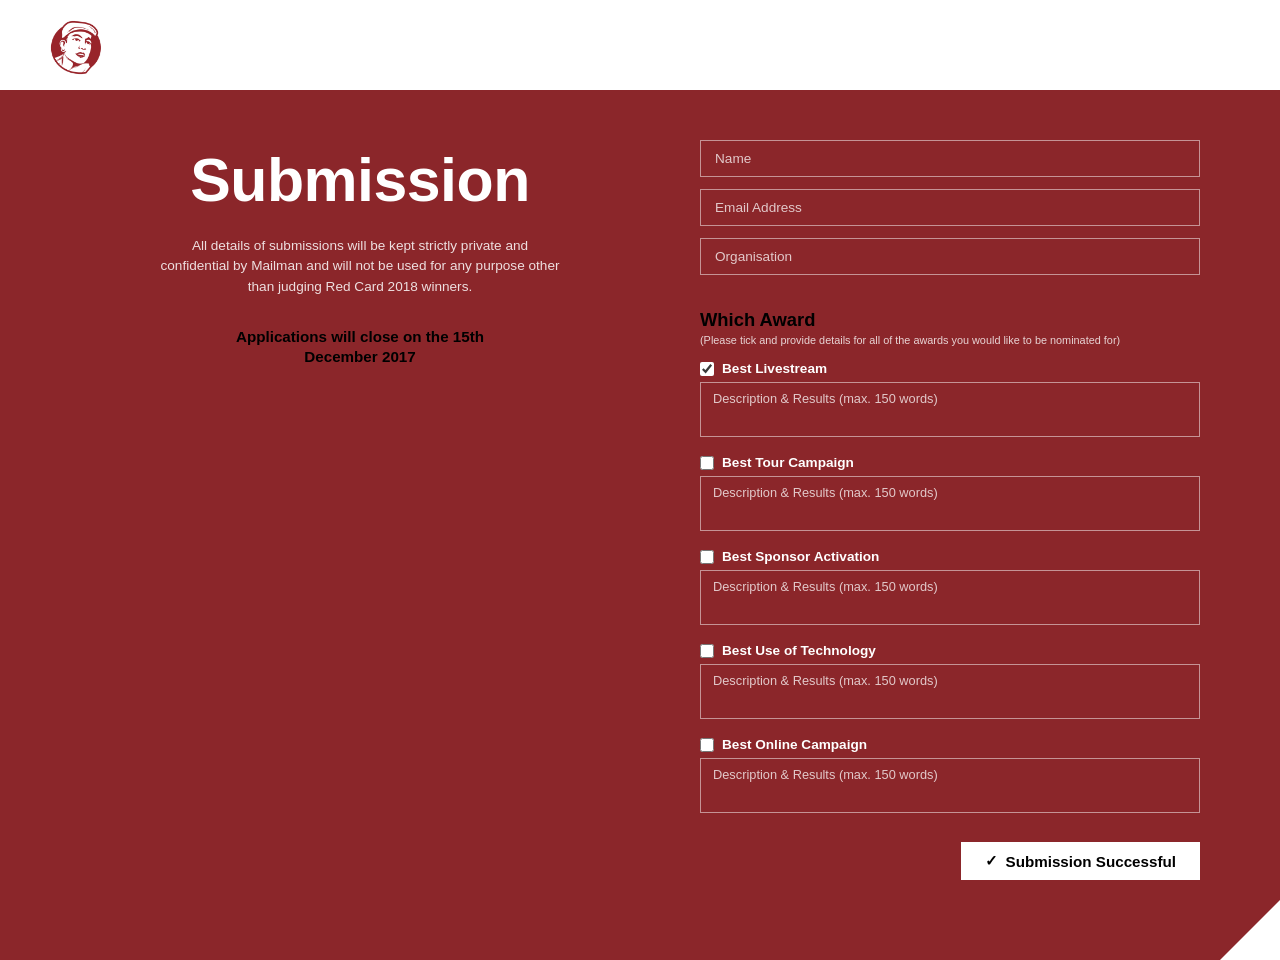
==== commit a4484ed3: "Update submission.html" ====
--- a/submission.html
+++ b/submission.html
@@ -13,32 +13,26 @@
         }
 
         body {
-            background-color: #f2f2f2;
-            display: flex;
-            justify-content: center;
-            align-items: center;
+            background-color: #8B262A;
+            width: 100%;
             min-height: 100vh;
-            padding: 20px;
-        }
-
-        /* Outer Box Container */
-        .card-container {
-            width: 100%;
-            max-width: 1100px;
+            overflow-x: hidden;
+        }
+
+        /* 1. FULL PAGE CONTAINER */
+        .page-wrapper {
+            width: 100%;
             background-color: #ffffff;
-            border-top-left-radius: 40px;
-            overflow: hidden;
-            box-shadow: 0 10px 30px rgba(0,0,0,0.1);
-        }
-
-        /* CHANGE 1: LOGO AT LEFT END */
+        }
+
+        /* 2. LOGO AT TOP-LEFT CORNER */
         .header-logo-bar {
-            padding: 15px 0 15px 25px; /* Left padding se logo extreme left end par aagaya */
+            width: 100%;
+            padding: 20px 0 15px 50px; /* Left padding se logo top-left corner par set ho gaya */
             background-color: #ffffff;
             display: flex;
             justify-content: flex-start;
             align-items: center;
-            width: 100%;
         }
 
         .header-logo-bar img {
@@ -47,32 +41,38 @@
             display: block;
         }
 
-        /* Red Main Section */
+        /* 3. RED SECTION FULL WIDTH */
         .red-section {
             background-color: #8B262A;
-            padding: 50px 60px 80px 60px;
-            color: #ffffff;
-            clip-path: polygon(0 0, 100% 0, 100% calc(100% - 70px), calc(100% - 70px) 100%, 0 100%);
+            width: 100%;
+            padding: 50px 80px 80px 80px;
+            color: #ffffff;
+            /* Bottom right angled cut */
+            clip-path: polygon(0 0, 100% 0, 100% calc(100% - 60px), calc(100% - 60px) 100%, 0 100%);
         }
 
         .content-grid {
+            width: 100%;
             display: flex;
             justify-content: space-between;
             align-items: flex-start;
-            gap: 50px;
-        }
-
-        /* CHANGE 2: SUBMISSION TEXT CENTERED */
+            gap: 60px;
+        }
+
+        /* 4. LEFT COLUMN - SUBMISSION TEXT CENTERED */
         .left-col {
             flex: 1;
-            padding-top: 20px;
-            text-align: center; /* Left column ka sara text center align kar diya */
+            padding-top: 10px;
+            display: flex;
+            flex-direction: column;
+            align-items: center; /* Horizontally center */
+            text-align: center;   /* Text alignment center */
         }
 
         .left-col h1 {
             font-size: 3.8rem;
             font-weight: 900;
-            margin-bottom: 20px;
+            margin-bottom: 25px;
             line-height: 1;
             letter-spacing: -0.5px;
             color: #ffffff;
@@ -80,11 +80,11 @@
         }
 
         .left-col p {
-            font-size: 0.82rem;
+            font-size: 0.85rem;
             line-height: 1.5;
             color: rgba(255, 255, 255, 0.85);
-            max-width: 380px;
-            margin: 0 auto 25px auto; /* Auto margin se paragraph center ho gaya */
+            max-width: 400px;
+            margin-bottom: 30px;
             text-align: center;
         }
 
@@ -93,25 +93,24 @@
             font-weight: 900;
             color: #000000;
             line-height: 1.3;
-            max-width: 300px;
-            margin: 0 auto; /* Center alignment */
+            max-width: 320px;
             text-align: center;
         }
 
-        /* Right Side Form Section */
+        /* RIGHT FORM COLUMN */
         .right-col {
             flex: 1;
-            max-width: 440px;
+            max-width: 500px;
         }
 
         .input-box {
             width: 100%;
             background: transparent;
             border: 1px solid rgba(255, 255, 255, 0.5);
-            padding: 9px 12px;
-            color: #ffffff;
-            font-size: 0.82rem;
-            margin-bottom: 10px;
+            padding: 10px 14px;
+            color: #ffffff;
+            font-size: 0.85rem;
+            margin-bottom: 12px;
             outline: none;
         }
 
@@ -123,12 +122,12 @@
             font-size: 1.15rem;
             font-weight: 900;
             color: #000000;
-            margin-top: 20px;
+            margin-top: 22px;
             margin-bottom: 3px;
         }
 
         .award-sub {
-            font-size: 0.65rem;
+            font-size: 0.68rem;
             color: rgba(255, 255, 255, 0.8);
             margin-bottom: 15px;
         }
@@ -136,9 +135,9 @@
         .check-item {
             display: flex;
             align-items: center;
-            margin-top: 12px;
-            margin-bottom: 5px;
-            font-size: 0.82rem;
+            margin-top: 14px;
+            margin-bottom: 6px;
+            font-size: 0.85rem;
             font-weight: 700;
             cursor: pointer;
         }
@@ -152,7 +151,7 @@
 
         .textarea-box {
             width: 100%;
-            height: 52px;
+            height: 55px;
             background: transparent;
             border: 1px solid rgba(255, 255, 255, 0.5);
             padding: 8px 12px;
@@ -169,13 +168,13 @@
         .btn-holder {
             display: flex;
             justify-content: flex-end;
-            margin-top: 20px;
+            margin-top: 25px;
         }
 
         .success-btn {
             background-color: #ffffff;
             color: #000000;
-            padding: 10px 22px;
+            padding: 10px 24px;
             font-size: 0.95rem;
             font-weight: 700;
             border: none;
@@ -185,25 +184,31 @@
             cursor: pointer;
         }
 
-        @media (max-width: 800px) {
+        @media (max-width: 850px) {
+            .red-section {
+                padding: 30px 20px;
+            }
+            .header-logo-bar {
+                padding-left: 20px;
+            }
             .content-grid {
                 flex-direction: column;
             }
-            .red-section {
-                padding: 40px 25px;
+            .right-col {
+                max-width: 100%;
             }
         }
     </style>
 </head>
 <body>
 
-    <div class="card-container">
-        <!-- LOGO AT LEFT END -->
+    <div class="page-wrapper">
+        <!-- LOGO AT TOP LEFT CORNER -->
         <div class="header-logo-bar">
             <img src="Images/logo.png" alt="Logo">
         </div>
 
-        <!-- RED SECTION -->
+        <!-- RED SECTION FULL PAGE -->
         <div class="red-section">
             <div class="content-grid">
                 
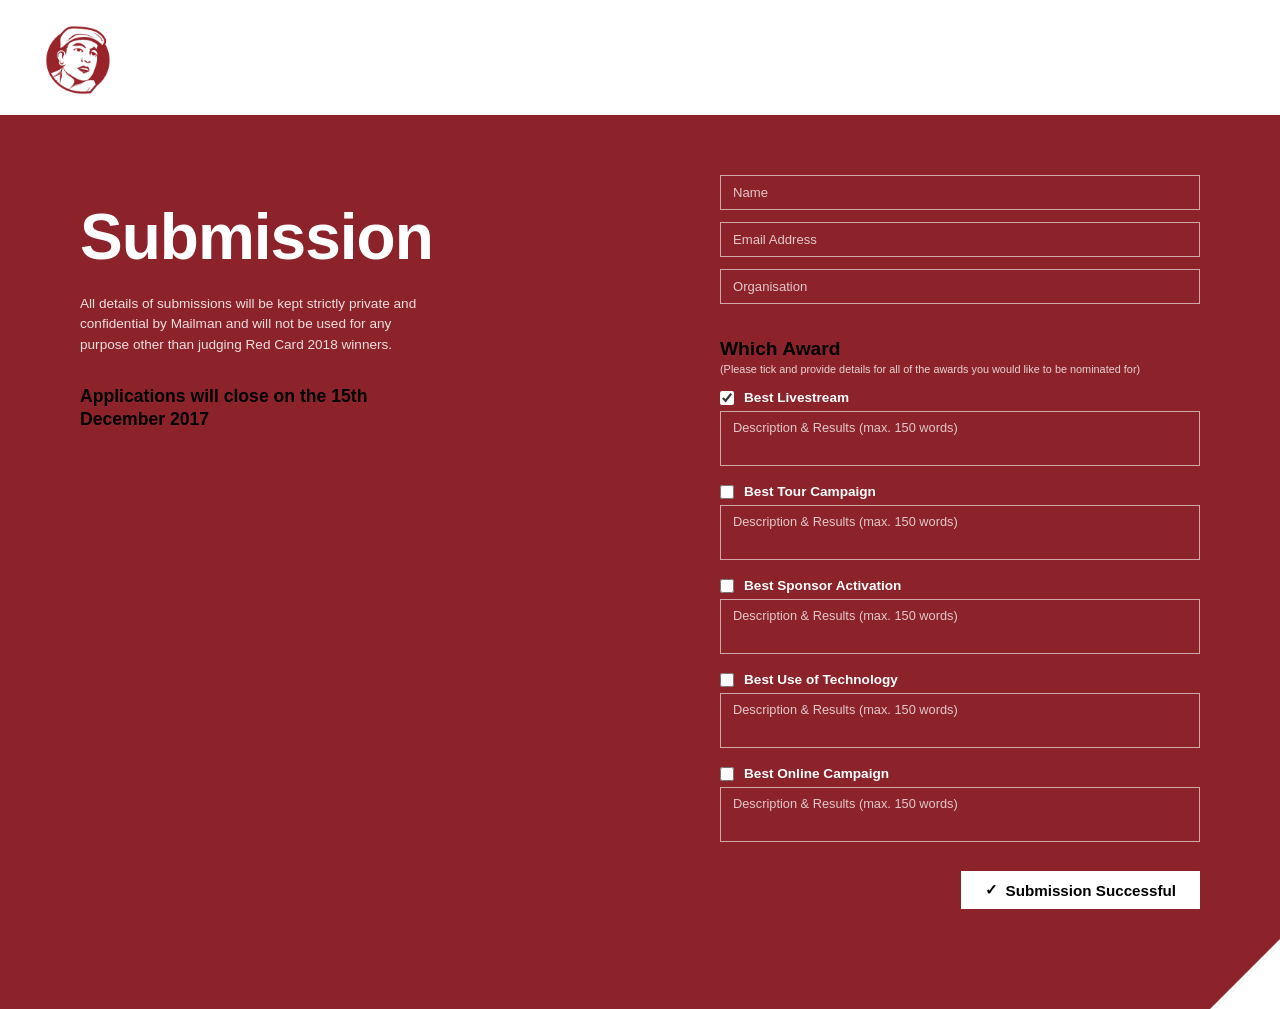
==== commit 7948e771: "Update submission.html" ====
--- a/submission.html
+++ b/submission.html
@@ -9,107 +9,92 @@
             margin: 0;
             padding: 0;
             box-sizing: border-box;
-            font-family: 'Helvetica Neue', Helvetica, Arial, sans-serif;
+            font-family: Arial, Helvetica, sans-serif;
         }
 
         body {
-            background-color: #8B262A;
+            background-color: #ffffff;
             width: 100%;
             min-height: 100vh;
             overflow-x: hidden;
         }
 
-        /* 1. FULL PAGE CONTAINER */
-        .page-wrapper {
-            width: 100%;
+        /* 1. TOP WHITE BAR (Logo at extreme top-left) */
+        .header-logo-bar {
+            width: 100%;
+            padding: 25px 0 20px 45px; /* Top, Right, Bottom, Left Padding */
             background-color: #ffffff;
         }
 
-        /* 2. LOGO AT TOP-LEFT CORNER */
-        .header-logo-bar {
-            width: 100%;
-            padding: 20px 0 15px 50px; /* Left padding se logo top-left corner par set ho gaya */
-            background-color: #ffffff;
-            display: flex;
-            justify-content: flex-start;
-            align-items: center;
-        }
-
         .header-logo-bar img {
-            height: 55px;
+            height: 70px;
             width: auto;
             display: block;
         }
 
-        /* 3. RED SECTION FULL WIDTH */
+        /* 2. MAIN RED SECTION (Full width with angled cut at bottom-right) */
         .red-section {
-            background-color: #8B262A;
-            width: 100%;
-            padding: 50px 80px 80px 80px;
-            color: #ffffff;
-            /* Bottom right angled cut */
-            clip-path: polygon(0 0, 100% 0, 100% calc(100% - 60px), calc(100% - 60px) 100%, 0 100%);
+            background-color: #8C232A;
+            width: 100%;
+            padding: 60px 80px 100px 80px; /* Inside spacing */
+            color: #ffffff;
+            clip-path: polygon(0 0, 100% 0, 100% calc(100% - 70px), calc(100% - 70px) 100%, 0 100%);
         }
 
         .content-grid {
-            width: 100%;
+            max-width: 1200px;
+            margin: 0 auto;
             display: flex;
             justify-content: space-between;
             align-items: flex-start;
-            gap: 60px;
-        }
-
-        /* 4. LEFT COLUMN - SUBMISSION TEXT CENTERED */
+            gap: 80px;
+        }
+
+        /* 3. LEFT COLUMN (Strictly Left Aligned) */
         .left-col {
             flex: 1;
-            padding-top: 10px;
-            display: flex;
-            flex-direction: column;
-            align-items: center; /* Horizontally center */
-            text-align: center;   /* Text alignment center */
+            padding-top: 30px;
+            text-align: left; /* Purely Left Aligned */
         }
 
         .left-col h1 {
-            font-size: 3.8rem;
+            font-size: 4rem;
             font-weight: 900;
             margin-bottom: 25px;
             line-height: 1;
-            letter-spacing: -0.5px;
-            color: #ffffff;
-            text-align: center;
+            letter-spacing: -1px;
+            color: #ffffff;
         }
 
         .left-col p {
             font-size: 0.85rem;
             line-height: 1.5;
             color: rgba(255, 255, 255, 0.85);
-            max-width: 400px;
+            max-width: 360px;
             margin-bottom: 30px;
-            text-align: center;
         }
 
         .left-col .deadline {
-            font-size: 0.95rem;
+            font-size: 1.1rem;
             font-weight: 900;
             color: #000000;
             line-height: 1.3;
-            max-width: 320px;
-            text-align: center;
-        }
-
-        /* RIGHT FORM COLUMN */
+            max-width: 300px;
+        }
+
+        /* 4. RIGHT FORM COLUMN */
         .right-col {
             flex: 1;
-            max-width: 500px;
+            max-width: 480px;
         }
 
         .input-box {
             width: 100%;
             background: transparent;
-            border: 1px solid rgba(255, 255, 255, 0.5);
-            padding: 10px 14px;
-            color: #ffffff;
-            font-size: 0.85rem;
+            border: 1px solid rgba(255, 255, 255, 0.6);
+            padding: 9px 12px;
+            color: #ffffff;
+            font-size: 0.82rem;
             margin-bottom: 12px;
             outline: none;
         }
@@ -119,7 +104,7 @@
         }
 
         .award-title {
-            font-size: 1.15rem;
+            font-size: 1.2rem;
             font-weight: 900;
             color: #000000;
             margin-top: 22px;
@@ -143,7 +128,7 @@
         }
 
         .check-item input {
-            margin-right: 8px;
+            margin-right: 10px;
             width: 14px;
             height: 14px;
             accent-color: #ffffff;
@@ -153,7 +138,7 @@
             width: 100%;
             height: 55px;
             background: transparent;
-            border: 1px solid rgba(255, 255, 255, 0.5);
+            border: 1px solid rgba(255, 255, 255, 0.6);
             padding: 8px 12px;
             color: #ffffff;
             font-size: 0.8rem;
@@ -186,13 +171,14 @@
 
         @media (max-width: 850px) {
             .red-section {
-                padding: 30px 20px;
+                padding: 40px 25px;
             }
             .header-logo-bar {
                 padding-left: 20px;
             }
             .content-grid {
                 flex-direction: column;
+                gap: 40px;
             }
             .right-col {
                 max-width: 100%;
@@ -202,55 +188,53 @@
 </head>
 <body>
 
-    <div class="page-wrapper">
-        <!-- LOGO AT TOP LEFT CORNER -->
-        <div class="header-logo-bar">
-            <img src="Images/logo.png" alt="Logo">
-        </div>
-
-        <!-- RED SECTION FULL PAGE -->
-        <div class="red-section">
-            <div class="content-grid">
-                
-                <!-- SUBMISSION TEXT AREA (CENTERED) -->
-                <div class="left-col">
-                    <h1>Submission</h1>
-                    <p>All details of submissions will be kept strictly private and confidential by Mailman and will not be used for any purpose other than judging Red Card 2018 winners.</p>
-                    <div class="deadline">Applications will close on the 15th December 2017</div>
+    <!-- TOP WHITE HEADER (LOGO AT EXTREME TOP-LEFT) -->
+    <div class="header-logo-bar">
+        <img src="Images/logo.png" alt="Logo">
+    </div>
+
+    <!-- MAIN RED CONTAINER -->
+    <div class="red-section">
+        <div class="content-grid">
+            
+            <!-- LEFT COLUMN: SUBMISSION TEXT (LEFT-ALIGNED) -->
+            <div class="left-col">
+                <h1>Submission</h1>
+                <p>All details of submissions will be kept strictly private and confidential by Mailman and will not be used for any purpose other than judging Red Card 2018 winners.</p>
+                <div class="deadline">Applications will close on the 15th December 2017</div>
+            </div>
+
+            <!-- RIGHT COLUMN: FORM FIELDS -->
+            <form class="right-col">
+                <input type="text" class="input-box" placeholder="Name">
+                <input type="email" class="input-box" placeholder="Email Address">
+                <input type="text" class="input-box" placeholder="Organisation">
+
+                <div class="award-title">Which Award</div>
+                <div class="award-sub">(Please tick and provide details for all of the awards you would like to be nominated for)</div>
+
+                <label class="check-item"><input type="checkbox" checked> Best Livestream</label>
+                <textarea class="textarea-box" placeholder="Description & Results (max. 150 words)"></textarea>
+
+                <label class="check-item"><input type="checkbox"> Best Tour Campaign</label>
+                <textarea class="textarea-box" placeholder="Description & Results (max. 150 words)"></textarea>
+
+                <label class="check-item"><input type="checkbox"> Best Sponsor Activation</label>
+                <textarea class="textarea-box" placeholder="Description & Results (max. 150 words)"></textarea>
+
+                <label class="check-item"><input type="checkbox"> Best Use of Technology</label>
+                <textarea class="textarea-box" placeholder="Description & Results (max. 150 words)"></textarea>
+
+                <label class="check-item"><input type="checkbox"> Best Online Campaign</label>
+                <textarea class="textarea-box" placeholder="Description & Results (max. 150 words)"></textarea>
+
+                <div class="btn-holder">
+                    <button type="button" class="success-btn">
+                        <span>&#10003;</span> Submission Successful
+                    </button>
                 </div>
-
-                <!-- RIGHT FORM AREA -->
-                <form class="right-col">
-                    <input type="text" class="input-box" placeholder="Name">
-                    <input type="email" class="input-box" placeholder="Email Address">
-                    <input type="text" class="input-box" placeholder="Organisation">
-
-                    <div class="award-title">Which Award</div>
-                    <div class="award-sub">(Please tick and provide details for all of the awards you would like to be nominated for)</div>
-
-                    <label class="check-item"><input type="checkbox" checked> Best Livestream</label>
-                    <textarea class="textarea-box" placeholder="Description & Results (max. 150 words)"></textarea>
-
-                    <label class="check-item"><input type="checkbox"> Best Tour Campaign</label>
-                    <textarea class="textarea-box" placeholder="Description & Results (max. 150 words)"></textarea>
-
-                    <label class="check-item"><input type="checkbox"> Best Sponsor Activation</label>
-                    <textarea class="textarea-box" placeholder="Description & Results (max. 150 words)"></textarea>
-
-                    <label class="check-item"><input type="checkbox"> Best Use of Technology</label>
-                    <textarea class="textarea-box" placeholder="Description & Results (max. 150 words)"></textarea>
-
-                    <label class="check-item"><input type="checkbox"> Best Online Campaign</label>
-                    <textarea class="textarea-box" placeholder="Description & Results (max. 150 words)"></textarea>
-
-                    <div class="btn-holder">
-                        <button type="button" class="success-btn">
-                            <span>&#10003;</span> Submission Successful
-                        </button>
-                    </div>
-                </form>
-
-            </div>
+            </form>
+
         </div>
     </div>
 
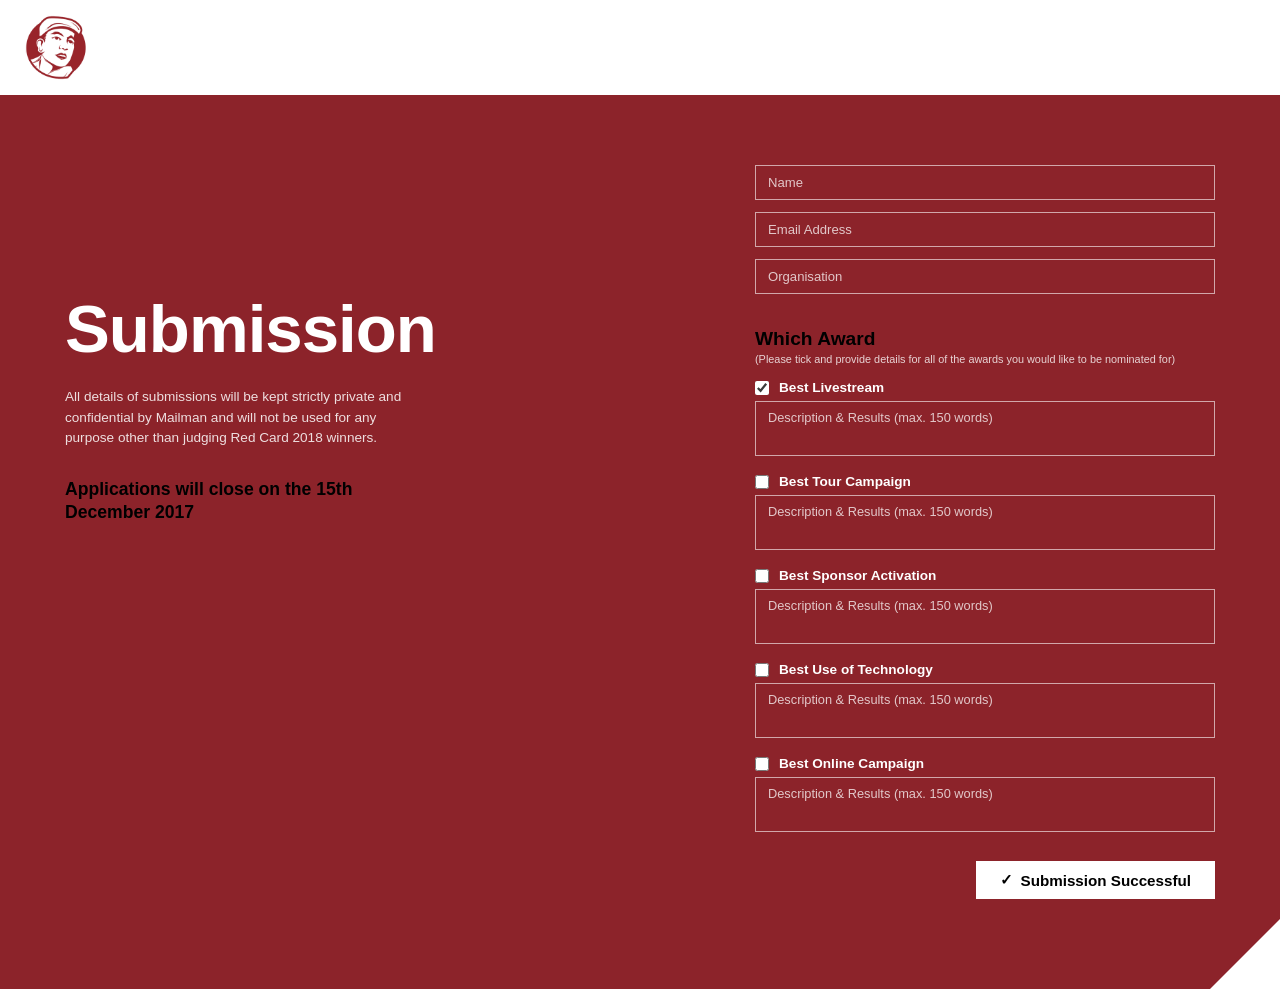
==== commit 1f2a178b: "Update submission.html" ====
--- a/submission.html
+++ b/submission.html
@@ -19,46 +19,46 @@
             overflow-x: hidden;
         }
 
-        /* 1. TOP WHITE BAR (Logo at extreme top-left) */
+        /* 1. LOGO AT EXTREME TOP-LEFT CORNER */
         .header-logo-bar {
             width: 100%;
-            padding: 25px 0 20px 45px; /* Top, Right, Bottom, Left Padding */
+            padding: 15px 0 15px 25px; /* Kam padding taake logo bilkul corner mein rahe */
             background-color: #ffffff;
         }
 
         .header-logo-bar img {
-            height: 70px;
+            height: 65px;
             width: auto;
             display: block;
         }
 
-        /* 2. MAIN RED SECTION (Full width with angled cut at bottom-right) */
+        /* 2. MAIN RED CONTAINER */
         .red-section {
             background-color: #8C232A;
             width: 100%;
-            padding: 60px 80px 100px 80px; /* Inside spacing */
+            padding: 70px 60px 90px 60px;
             color: #ffffff;
             clip-path: polygon(0 0, 100% 0, 100% calc(100% - 70px), calc(100% - 70px) 100%, 0 100%);
         }
 
         .content-grid {
-            max-width: 1200px;
+            max-width: 1150px;
             margin: 0 auto;
             display: flex;
             justify-content: space-between;
             align-items: flex-start;
-            gap: 80px;
-        }
-
-        /* 3. LEFT COLUMN (Strictly Left Aligned) */
+            gap: 60px;
+        }
+
+        /* 3. LEFT COLUMN (SUBMISSION TEXT NEECHE PUSH KIYA GAYA HAI) */
         .left-col {
             flex: 1;
-            padding-top: 30px;
-            text-align: left; /* Purely Left Aligned */
+            padding-top: 130px; /* Text ko niche karne ke liye top padding barha di */
+            text-align: left;
         }
 
         .left-col h1 {
-            font-size: 4rem;
+            font-size: 4.2rem;
             font-weight: 900;
             margin-bottom: 25px;
             line-height: 1;
@@ -85,7 +85,7 @@
         /* 4. RIGHT FORM COLUMN */
         .right-col {
             flex: 1;
-            max-width: 480px;
+            max-width: 460px;
         }
 
         .input-box {
@@ -170,11 +170,14 @@
         }
 
         @media (max-width: 850px) {
+            .left-col {
+                padding-top: 20px; /* Mobile screen par margin normal kar diya */
+            }
             .red-section {
-                padding: 40px 25px;
+                padding: 40px 20px;
             }
             .header-logo-bar {
-                padding-left: 20px;
+                padding-left: 15px;
             }
             .content-grid {
                 flex-direction: column;
@@ -188,16 +191,16 @@
 </head>
 <body>
 
-    <!-- TOP WHITE HEADER (LOGO AT EXTREME TOP-LEFT) -->
+    <!-- LOGO AT EXTREME TOP LEFT CORNER -->
     <div class="header-logo-bar">
         <img src="Images/logo.png" alt="Logo">
     </div>
 
-    <!-- MAIN RED CONTAINER -->
+    <!-- MAIN RED SECTION -->
     <div class="red-section">
         <div class="content-grid">
             
-            <!-- LEFT COLUMN: SUBMISSION TEXT (LEFT-ALIGNED) -->
+            <!-- LEFT COLUMN: SUBMISSION TEXT (PUSHED DOWN) -->
             <div class="left-col">
                 <h1>Submission</h1>
                 <p>All details of submissions will be kept strictly private and confidential by Mailman and will not be used for any purpose other than judging Red Card 2018 winners.</p>
